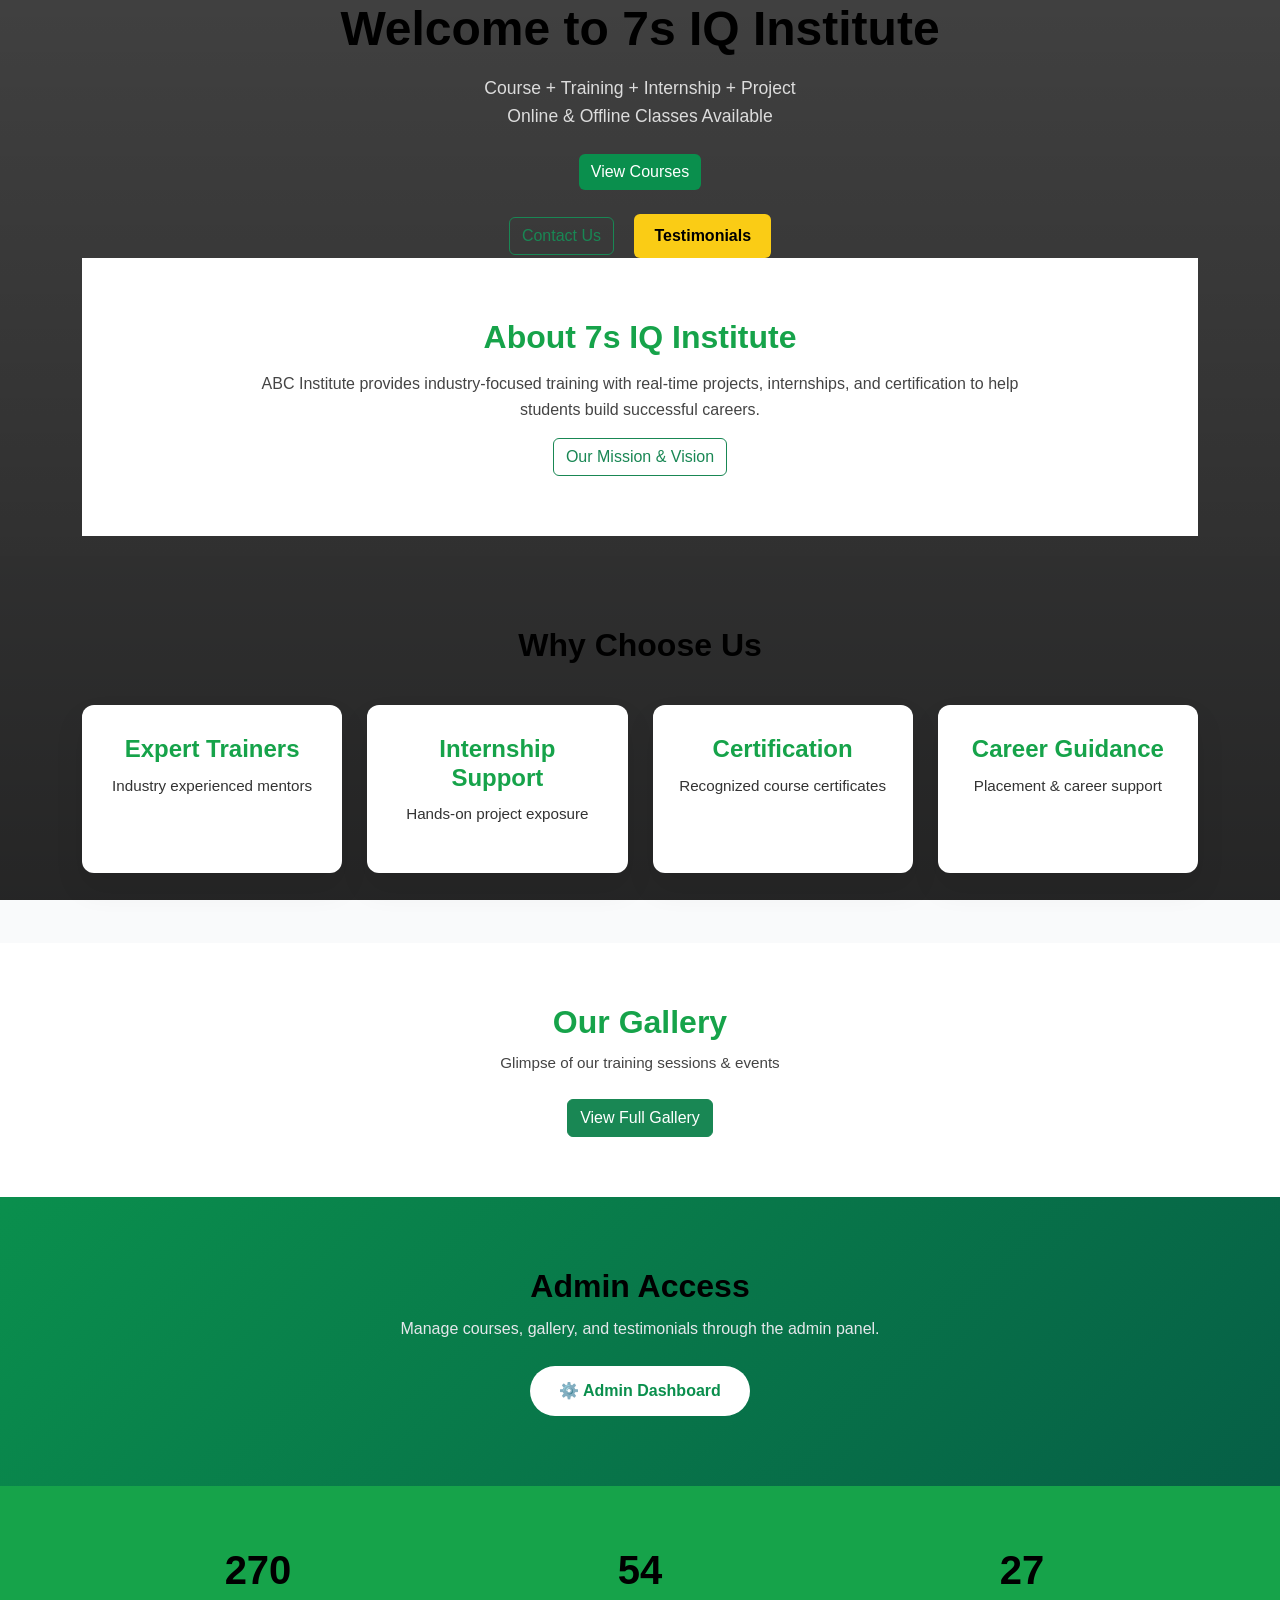
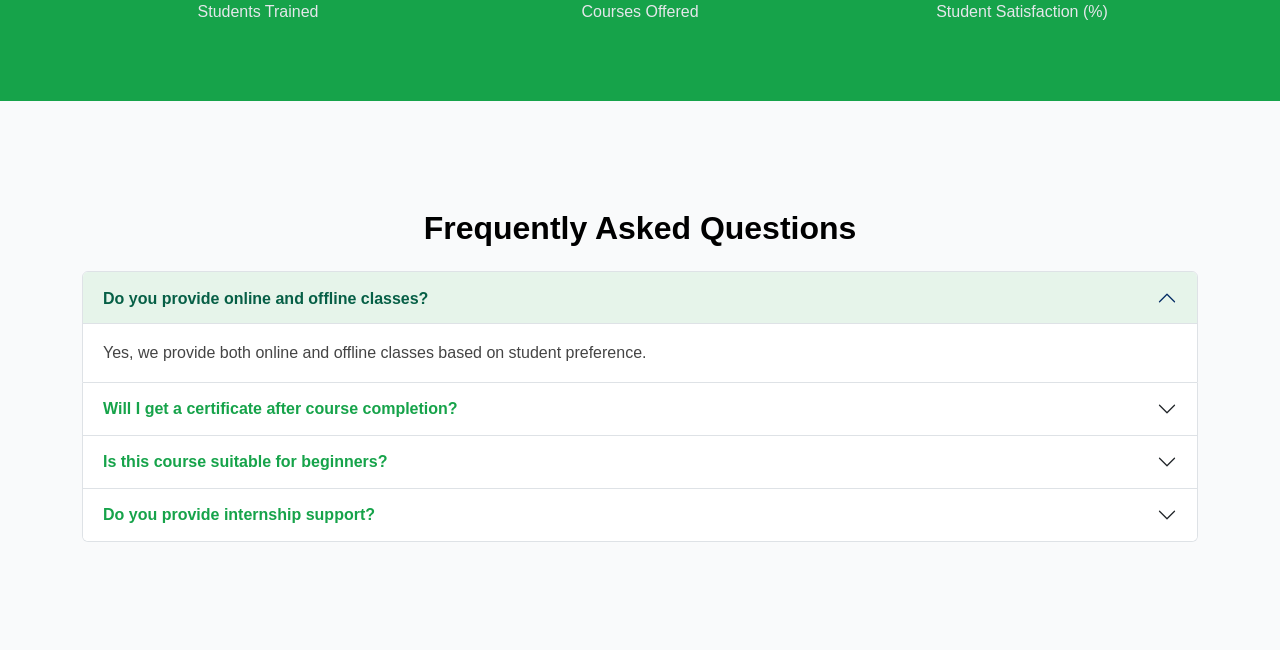
==== index.html @ bb28369f "Added full website files" ====
<!DOCTYPE html>
<html>
<head>
  <title>7s IQ Institute</title>
  <link href="https://cdn.jsdelivr.net/npm/bootstrap@5.3.2/dist/css/bootstrap.min.css" rel="stylesheet">
  <link rel="stylesheet" href="assets/css/style.css">
<script src="https://cdn.jsdelivr.net/npm/bootstrap@5.3.2/dist/js/bootstrap.bundle.min.js"></script>
</head>
<body>
    <div class="hero-section">
  <div class="hero-overlay"></div>

  <div class="hero-content container text-center">
    <h1>Welcome to 7s IQ Institute</h1>

    <p class="mt-3">
      Course + Training + Internship + Project <br>
      Online & Offline Classes Available
    </p>
<div class="mt-4">
  <a href="courses.html" class="btn btn-success">
    View Courses
  </a>
</div>
<div class="home-bottom-buttons mt-4">
  <a href="contact.html" class="btn btn-outline-success me-3">
    Contact Us
  </a>
  <a href="testimonials.html" class="btn btn-testimonial">
  Testimonials
</a> 

<section class="about-home">
  <div class="container text-center">
    <h2>About 7s IQ Institute</h2>
    <p>
      ABC Institute provides industry-focused training with real-time projects,
      internships, and certification to help students build successful careers.
    </p>
    <a href="mission-vision.html" class="btn btn-outline-success mt-3">
  Our Mission & Vision
</a>

  </div>
</section>

</div>
  </div>
</div>
<section class="why-choose-us" id="whyChoose">
  <div class="container">
    <h2 class="text-center">Why Choose Us</h2>

    <div class="choose-grid">
      <div class="choose-card">
        <h4>Expert Trainers</h4>
        <p>Industry experienced mentors</p>
      </div>

      <div class="choose-card">
        <h4>Internship Support</h4>
        <p>Hands-on project exposure</p>
      </div>

      <div class="choose-card">
        <h4>Certification</h4>
        <p>Recognized course certificates</p>
      </div>

      <div class="choose-card">
        <h4>Career Guidance</h4>
        <p>Placement & career support</p>
      </div>
    </div>
  </div>
</section>
<section class="home-gallery">
  <div class="container text-center">
    <h2>Our Gallery</h2>
    <p class="mb-4">Glimpse of our training sessions & events</p>

    <a href="gallery.html" class="btn btn-success">
      View Full Gallery
    </a>
  </div>
</section>
<!-- ADMIN ACCESS SECTION -->
<section class="admin-access">
  <div class="container text-center">
    <h2>Admin Access</h2>
    <p>
      Manage courses, gallery, and testimonials through the admin panel.
    </p>

    <a href="admin/admin.html" class="btn btn-admin">
  ⚙️ Admin Dashboard
</a>

  </div>
</section>

<section class="stats">
  <div class="container stats-grid">

    <div class="stat-box">
      <h3 class="counter" data-target="1000">0</h3>
      <p>Students Trained</p>
    </div>

    <div class="stat-box">
      <h3 class="counter" data-target="200">0</h3>
      <p>Courses Offered</p>
    </div>

    <div class="stat-box">
      <h3 class="counter" data-target="98">0</h3>
      <p>Student Satisfaction (%)</p>
    </div>

  </div>
</section>
<section class="faq-section">
  <div class="container py-5">
    <h2 class="text-center mb-4">Frequently Asked Questions</h2>

    <div class="accordion" id="faqAccordion">

      <!-- FAQ 1 -->
      <div class="accordion-item">
        <h2 class="accordion-header">
          <button class="accordion-button" type="button"
            data-bs-toggle="collapse"
            data-bs-target="#faq1">
            Do you provide online and offline classes?
          </button>
        </h2>
        <div id="faq1" class="accordion-collapse collapse show"
          data-bs-parent="#faqAccordion">
          <div class="accordion-body">
            Yes, we provide both online and offline classes based on student preference.
          </div>
        </div>
      </div>

      <!-- FAQ 2 -->
      <div class="accordion-item">
        <h2 class="accordion-header">
          <button class="accordion-button collapsed" type="button"
            data-bs-toggle="collapse"
            data-bs-target="#faq2">
            Will I get a certificate after course completion?
          </button>
        </h2>
        <div id="faq2" class="accordion-collapse collapse"
          data-bs-parent="#faqAccordion">
          <div class="accordion-body">
            Yes, certificates are provided for course, training, internship, and project.
          </div>
        </div>
      </div>

      <!-- FAQ 3 -->
      <div class="accordion-item">
        <h2 class="accordion-header">
          <button class="accordion-button collapsed" type="button"
            data-bs-toggle="collapse"
            data-bs-target="#faq3">
            Is this course suitable for beginners?
          </button>
        </h2>
        <div id="faq3" class="accordion-collapse collapse"
          data-bs-parent="#faqAccordion">
          <div class="accordion-body">
            Yes, our courses are designed for beginners as well as working professionals.
          </div>
        </div>
      </div>

      <!-- FAQ 4 -->
      <div class="accordion-item">
        <h2 class="accordion-header">
          <button class="accordion-button collapsed" type="button"
            data-bs-toggle="collapse"
            data-bs-target="#faq4">
            Do you provide internship support?
          </button>
        </h2>
        <div id="faq4" class="accordion-collapse collapse"
          data-bs-parent="#faqAccordion">
          <div class="accordion-body">
            Yes, we provide internship support along with real-time project experience.
          </div>
        </div>
      </div>

    </div>
  </div>
</section>

<script src="assets/javascript/main.js"></script>

</body>
</html>
---- assets/css/style.css ----
/* ===============================
   GLOBAL RESET & BASE STYLES
================================ */
html, body {
  height: 100%;
}

* {
  margin: 0;
  padding: 0;
  box-sizing: border-box;
}

body {
  font-family: "Segoe UI", Arial, sans-serif;
  background-color: #ffffff;
  color: #000000;
  line-height: 1.6;
}

/* ===============================
   THEME COLORS
================================ */
:root {
  --green: #0a8f4d;
  --black: #000000;
  --white: #ffffff;
  --light-gray: #f5f5f5;
}

.course-card .btn {
  width: 100%;
  margin-top: 10px;
}

/* PAGE BACKGROUND */
html, body {
  height: 100%;
  margin: 0;
  padding: 0;
}

body {
  background-color: #ffffff;
}

/* FULL PAGE BACKGROUND */
.page-bg {
  min-height: 100vh;
  background-color: #f5f5f5;
  display: flex;
}

/* CONTENT CONTAINER */
.page-bg > .container {
  width: 100%;
}


/* COURSE DETAILS CARD */
.details-card {
  background-color: #ffffff;
  padding: 30px;
  border-radius: 10px;
  max-width: 800px;
  margin: auto;
  box-shadow: 0 10px 25px rgba(0, 0, 0, 0.08);
  animation: fadeUp 0.6s ease;
}

.details-card h2 {
  color: var(--green);
  margin-bottom: 10px;
}

.details-card p {
  margin-bottom: 8px;
}

/* ===============================
   NAVBAR
================================ */
.navbar {
  background-color: var(--green);
}

.navbar-brand {
  color: var(--white) !important;
  font-weight: 600;
  font-size: 1.3rem;
}

.navbar-nav .nav-link {
  color: var(--white) !important;
  margin-left: 15px;
  font-weight: 500;
  transition: opacity 0.3s ease;
}

.navbar-nav .nav-link:hover {
  opacity: 0.8;
}

/* ===============================
   HEADINGS & TEXT
================================ */
h1, h2, h3, h4, h5 {
  color: var(--black);
  font-weight: 600;
  margin-bottom: 15px;
}

p {
  color: #333333;
  font-size: 0.95rem;
}

/* ===============================
   BUTTONS
================================ */

/* TESTIMONIAL BUTTON STYLE */
.btn-testimonial {
  background-color: #facc15;   /* yellow / gold */
  color: #000;
  border: none;
  padding: 10px 20px;
  font-weight: 600;
  border-radius: 6px;
  transition: all 0.3s ease;
}

.btn-testimonial:hover {
  background-color: #eab308;
  transform: translateY(-2px);
}


/* ===============================
   SECTIONS
================================ */
section {
  padding: 60px 0;
}

.container {
  max-width: 1140px;
}

/* ===============================
   COURSE CARDS
================================ */
.course-card {
  background-color: var(--white);
  border: 1px solid #e0e0e0;
  border-radius: 8px;
  padding: 20px;
  height: 100%;
  transition: transform 0.3s ease, box-shadow 0.3s ease;
  animation: fadeUp 0.6s ease forwards;
}

.course-card h5 {
  color: var(--green);
  font-size: 1.05rem;
  margin-bottom: 10px;
}

.course-card:hover {
  transform: translateY(-6px);
  box-shadow: 0 10px 25px rgba(0, 0, 0, 0.08);
}

/* ===============================
   COURSE DETAILS PAGE
================================ */
#course-details {
  background-color: var(--white);
  padding: 30px;
  border-radius: 8px;
  animation: fadeIn 0.6s ease;
}

#course-details ul {
  padding-left: 20px;
  margin-bottom: 20px;
}

#course-details ul li {
  margin-bottom: 6px;
  color: #333333;
}

/* ===============================
   CONTACT FORM
================================ */
form input,
form select {
  border-radius: 5px;
  border: 1px solid #ccc;
  font-size: 0.95rem;
}

form input:focus,
form select:focus {
  border-color: var(--green);
  box-shadow: none;
}

/* ===============================
   TESTIMONIALS
================================ */
.testimonial-card {
  background-color: var(--light-gray);
  padding: 20px;
  border-radius: 6px;
  margin-bottom: 15px;
  animation: fadeUp 0.6s ease forwards;
}

.testimonial-card p {
  font-style: italic;
}

/* ===============================
   FOOTER
================================ */
footer {
  background-color: var(--black);
  color: var(--white);
  text-align: center;
  padding: 15px;
  font-size: 0.9rem;
  margin-top: 40px;
}

/* ===============================
   ANIMATIONS
================================ */
@keyframes fadeIn {
  from {
    opacity: 0;
  }
  to {
    opacity: 1;
  }
}

@keyframes fadeUp {
  from {
    opacity: 0;
    transform: translateY(20px);
  }
  to {
    opacity: 1;
    transform: translateY(0);
  }
}

/* ===============================
   RESPONSIVE
================================ */
@media (max-width: 768px) {
  .navbar-nav {
    text-align: center;
  }

  .navbar-nav .nav-link {
    margin-left: 0;
    margin-bottom: 10px;
  }
}
/* HOME PAGE LAYOUT */
.home-layout {
  display: flex;
  align-items: center;
}

.hero-content {
  margin-top: auto;
}

.home-bottom-buttons {
  margin-top: auto;
  padding-bottom: 20px;
}
/* ===== HERO SECTION (7SIQ STYLE) ===== */

.hero {
  min-height: 100vh;
  background:
    linear-gradient(rgba(0,0,0,0.75), rgba(0,0,0,0.85)),
    url("../images/hero-bg.jpg") center/cover no-repeat;

  display: flex;
  align-items: flex-start;     /* 👈 move content to top */
  justify-content: center;

  padding-top: 120px;          /* 👈 space from top */
  text-align: center;
  color: #ffffff;
}


/* Dark overlay */
.hero-overlay {
  position: absolute;
  inset: 0;
  background: linear-gradient(
    rgba(0, 0, 0, 0.75),
    rgba(0, 0, 0, 0.85)
  );
}

/* Content above overlay */
.hero-content {
  position: relative;
  z-index: 2;
  color: #ffffff;
}

.hero-content h1 {
  font-size: 3rem;
  font-weight: 700;
}

.hero-content p {
  font-size: 1.1rem;
  color: #dcdcdc;
}

/* Button tweaks */
.hero-content .btn-success {
  background-color: #0a8f4d;
  border: none;
}

.hero-content .btn-outline-light:hover {
  background-color: #0a8f4d;
  border-color: #0a8f4d;
}
.btn-testimonial {
  background-color: #facc15;   /* yellow/gold */
  color: #000;
  border: none;
  padding: 10px 20px;
  font-weight: 600;
  border-radius: 6px;
  transition: all 0.3s ease;
}

.btn-testimonial:hover {
  background-color: #eab308;
  transform: translateY(-2px);
}
.about-home {
  padding: 60px 20px;
  background-color: #ffffff;
}

.about-home h2 {
  color: #16a34a;
  margin-bottom: 15px;
}

.about-home p {
  max-width: 800px;
  margin: auto;
  color: #444;
  font-size: 16px;
}

.stats {
  background-color: #16a34a;
  color: #fff;
  padding: 50px 20px;
}

.stats-grid {
  display: grid;
  grid-template-columns: repeat(auto-fit, minmax(150px, 1fr));
  text-align: center;
  gap: 20px;
}

.stats h3 {
  font-size: 32px;
  margin-bottom: 5px;
}
/* WHY CHOOSE US – ADVANCED ANIMATION */
.why-choose-us {
  padding: 70px 20px;
  background-color: #f9fafb;
  overflow: hidden;
}

.why-choose-us h2 {
  margin-bottom: 40px;
  font-weight: 700;
}

.choose-grid {
  display: grid;
  grid-template-columns: repeat(auto-fit, minmax(220px, 1fr));
  gap: 25px;
}

.choose-card {
  background: #ffffff;
  padding: 30px 25px;
  border-radius: 12px;
  text-align: center;
  box-shadow: 0 15px 30px rgba(0,0,0,0.08);

  opacity: 0;
  transform: translateY(40px) scale(0.95);
  transition: all 0.6s ease;
}

.choose-card.show {
  opacity: 1;
  transform: translateY(0) scale(1);
}

.choose-card h4 {
  color: #16a34a;
  margin-bottom: 10px;
}

.choose-card:hover {
  transform: translateY(-10px) scale(1.02);
}
/* COURSES PAGE CARD */
.course-card {
  background: #ffffff;
  border-radius: 12px;
  overflow: hidden;
  box-shadow: 0 12px 25px rgba(0,0,0,0.08);
  transition: transform 0.3s ease;
}

.course-card:hover {
  transform: translateY(-8px);
}

.course-img {
  width: 100%;
  height: 180px;
  object-fit: cover;
}

.course-body {
  padding: 20px;
}

.course-body h5 {
  color: #16a34a;
  margin-bottom: 8px;
}

.course-desc {
  font-size: 14px;
  color: #555;
}

.course-meta {
  display: flex;
  flex-wrap: wrap;
  gap: 8px;
  margin-top: 10px;
}
/* GALLERY PAGE */
.gallery-card {
  position: relative;
  overflow: hidden;
  border-radius: 12px;
  cursor: pointer;
  box-shadow: 0 10px 25px rgba(0,0,0,0.1);
}

.gallery-card img {
  width: 100%;
  height: 230px;
  object-fit: cover;
  transition: transform 0.4s ease;
}

.gallery-card:hover img {
  transform: scale(1.1);
}

/* Overlay */
.gallery-overlay {
  position: absolute;
  inset: 0;
  background: rgba(0,0,0,0.65);
  display: flex;
  align-items: center;
  justify-content: center;
  opacity: 0;
  transition: opacity 0.3s ease;
}

.gallery-card:hover .gallery-overlay {
  opacity: 1;
}

.gallery-overlay p {
  color: #ffffff;
  font-size: 18px;
  font-weight: 600;
  text-align: center;
}
.home-gallery {
  padding: 60px 20px;
  background-color: #ffffff;
}

.home-gallery h2 {
  color: #16a34a;
  margin-bottom: 10px;
}

.home-gallery p {
  color: #444;
}
/* MISSION & VISION PAGE */
.mv-card {
  background-color: #ffffff;
  padding: 35px;
  border-radius: 12px;
  height: 100%;
  box-shadow: 0 12px 25px rgba(0,0,0,0.08);
  animation: fadeUp 0.8s ease forwards;
}

.mv-card h3 {
  color: #16a34a;
  margin-bottom: 15px;
  font-weight: 700;
}

.mv-card p {
  color: #444;
  line-height: 1.7;
  font-size: 15px;
}
/* ADMIN ACCESS SECTION */
.admin-access {
  padding: 70px 20px;
  background: linear-gradient(
    135deg,
    #0a8f4d,
    #065f46
  );
  color: #ffffff;
}

.admin-access h2 {
  font-weight: 700;
  margin-bottom: 10px;
}

.admin-access p {
  color: #e5e7eb;
  max-width: 600px;
  margin: 0 auto 25px;
  font-size: 16px;
}

/* ADMIN BUTTON */
.btn-admin {
  background-color: #ffffff;
  color: #0a8f4d;
  font-weight: 600;
  padding: 12px 28px;
  border-radius: 30px;
  text-decoration: none;
  transition: all 0.3s ease;
  display: inline-block;
}

.btn-admin:hover {
  background-color: #000000;
  color: #ffffff;
  transform: translateY(-4px);
}
.admin-access {
  animation: fadeUp 0.8s ease forwards;
}
/* COURSE DETAILS ACTION BUTTONS */
.course-action-buttons {
  display: flex;
  justify-content: space-between;
  align-items: center;
  margin-top: 30px;
  gap: 15px;
}

@media (max-width: 576px) {
  .course-action-buttons {
    flex-direction: column;
  }

  .course-action-buttons a {
    width: 100%;
    text-align: center;
  }
}
/* TESTIMONIALS */
.testimonial-card {
  background: #ffffff;
  padding: 30px 20px;
  border-radius: 15px;
  text-align: center;
  height: 100%;
  box-shadow: 0 15px 30px rgba(0,0,0,0.08);
  transition: transform 0.3s ease;
}

.testimonial-card:hover {
  transform: translateY(-10px);
}

/* Avatar circle */
.avatar {
  width: 60px;
  height: 60px;
  background: #16a34a;
  color: #ffffff;
  font-size: 24px;
  font-weight: 700;
  border-radius: 50%;
  display: flex;
  align-items: center;
  justify-content: center;
  margin: 0 auto 15px;
}

/* Feedback text */
.feedback {
  font-style: italic;
  color: #444;
  font-size: 15px;
  margin-bottom: 15px;
}

/* Stars */
.stars {
  color: #facc15;
  font-size: 18px;
  margin-bottom: 10px;
}

/* Name & role */
.name {
  margin-bottom: 0;
  font-weight: 600;
}

.role {
  color: #777;
}
.testimonial-card {
  opacity: 0;
  transform: translateY(30px);
  transition: all 0.6s ease;
}

.testimonial-card.show {
  opacity: 1;
  transform: translateY(0);
}
.testimonial-wrapper {
  display: flex;
  gap: 20px;
  overflow: hidden;
}
.trust-badges p {
  font-weight: 500;
  color: #16a34a;
}
/* STATS COUNTER SECTION */
.stats {
  background-color: #16a34a;
  padding: 60px 20px;
  color: #ffffff;
}

.stats-grid {
  display: grid;
  grid-template-columns: repeat(auto-fit, minmax(180px, 1fr));
  gap: 30px;
  text-align: center;
}

.stat-box h3 {
  font-size: 40px;
  font-weight: 700;
}

.stat-box p {
  margin-top: 5px;
  font-size: 16px;
  color: #e5e7eb;
}
/* FAQ SECTION */
.faq-section {
  background-color: #f9fafb;
}

.accordion-button {
  font-weight: 600;
  color: #16a34a;
}

.accordion-button:not(.collapsed) {
  background-color: #e6f4ea;
  color: #065f46;
}

.accordion-body {
  color: #444;
  line-height: 1.6;
}
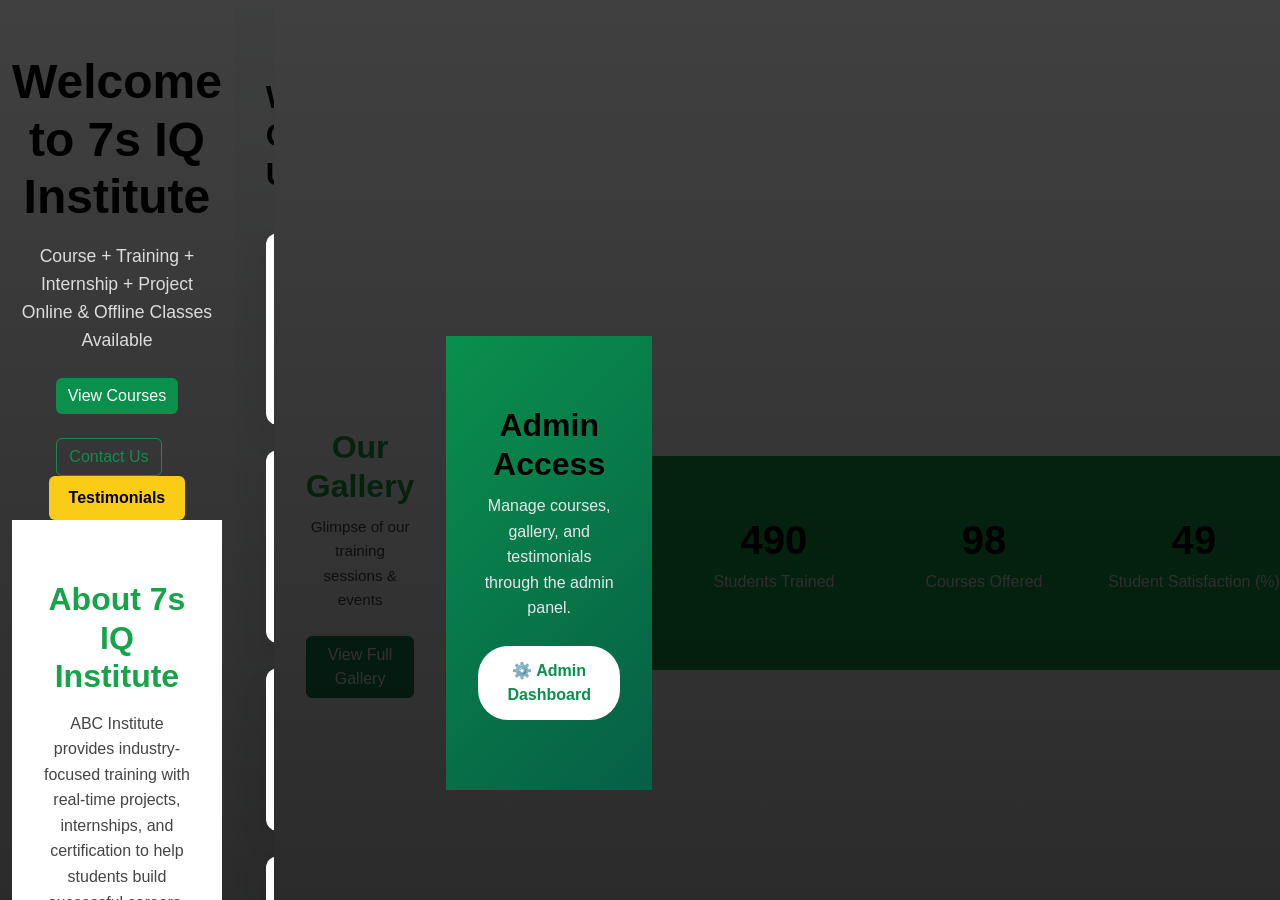
==== commit 7040e6f7: "Mobile Reaponsiveness" ====
--- a/index.html
+++ b/index.html
@@ -4,6 +4,9 @@
   <title>7s IQ Institute</title>
   <link href="https://cdn.jsdelivr.net/npm/bootstrap@5.3.2/dist/css/bootstrap.min.css" rel="stylesheet">
   <link rel="stylesheet" href="assets/css/style.css">
+  <meta name="viewport" content="width=device-width, initial-scale=1.0">
+<nav class="navbar navbar-expand-lg navbar-light bg-white fixed-top">
+
 <script src="https://cdn.jsdelivr.net/npm/bootstrap@5.3.2/dist/js/bootstrap.bundle.min.js"></script>
 </head>
 <body>
--- a/assets/css/style.css
+++ b/assets/css/style.css
@@ -723,3 +723,61 @@
   color: #444;
   line-height: 1.6;
 }
+* {
+  box-sizing: border-box;
+}
+
+body {
+  overflow-x: hidden;
+}
+/* =============================
+   MOBILE RESPONSIVE FIXES
+============================= */
+@media (max-width: 768px) {
+
+  /* HERO SECTION */
+  .hero h1 {
+    font-size: 26px;
+  }
+
+  .hero p {
+    font-size: 15px;
+  }
+
+  /* BUTTONS */
+  .btn {
+    width: 100%;
+    margin-bottom: 10px;
+  }
+
+  /* COURSE CARDS */
+  .course-card {
+    margin-bottom: 20px;
+  }
+
+  /* STATS */
+  .stats-grid {
+    grid-template-columns: 1fr;
+    gap: 20px;
+  }
+
+  /* TESTIMONIALS */
+  .testimonial-card {
+    padding: 20px;
+  }
+
+  /* ADMIN BUTTON GROUP */
+  .course-action-buttons {
+    flex-direction: column;
+  }
+
+  /* GALLERY IMAGES */
+  .gallery-grid {
+    grid-template-columns: 1fr;
+  }
+
+}
+img {
+  max-width: 100%;
+  height: auto;
+}
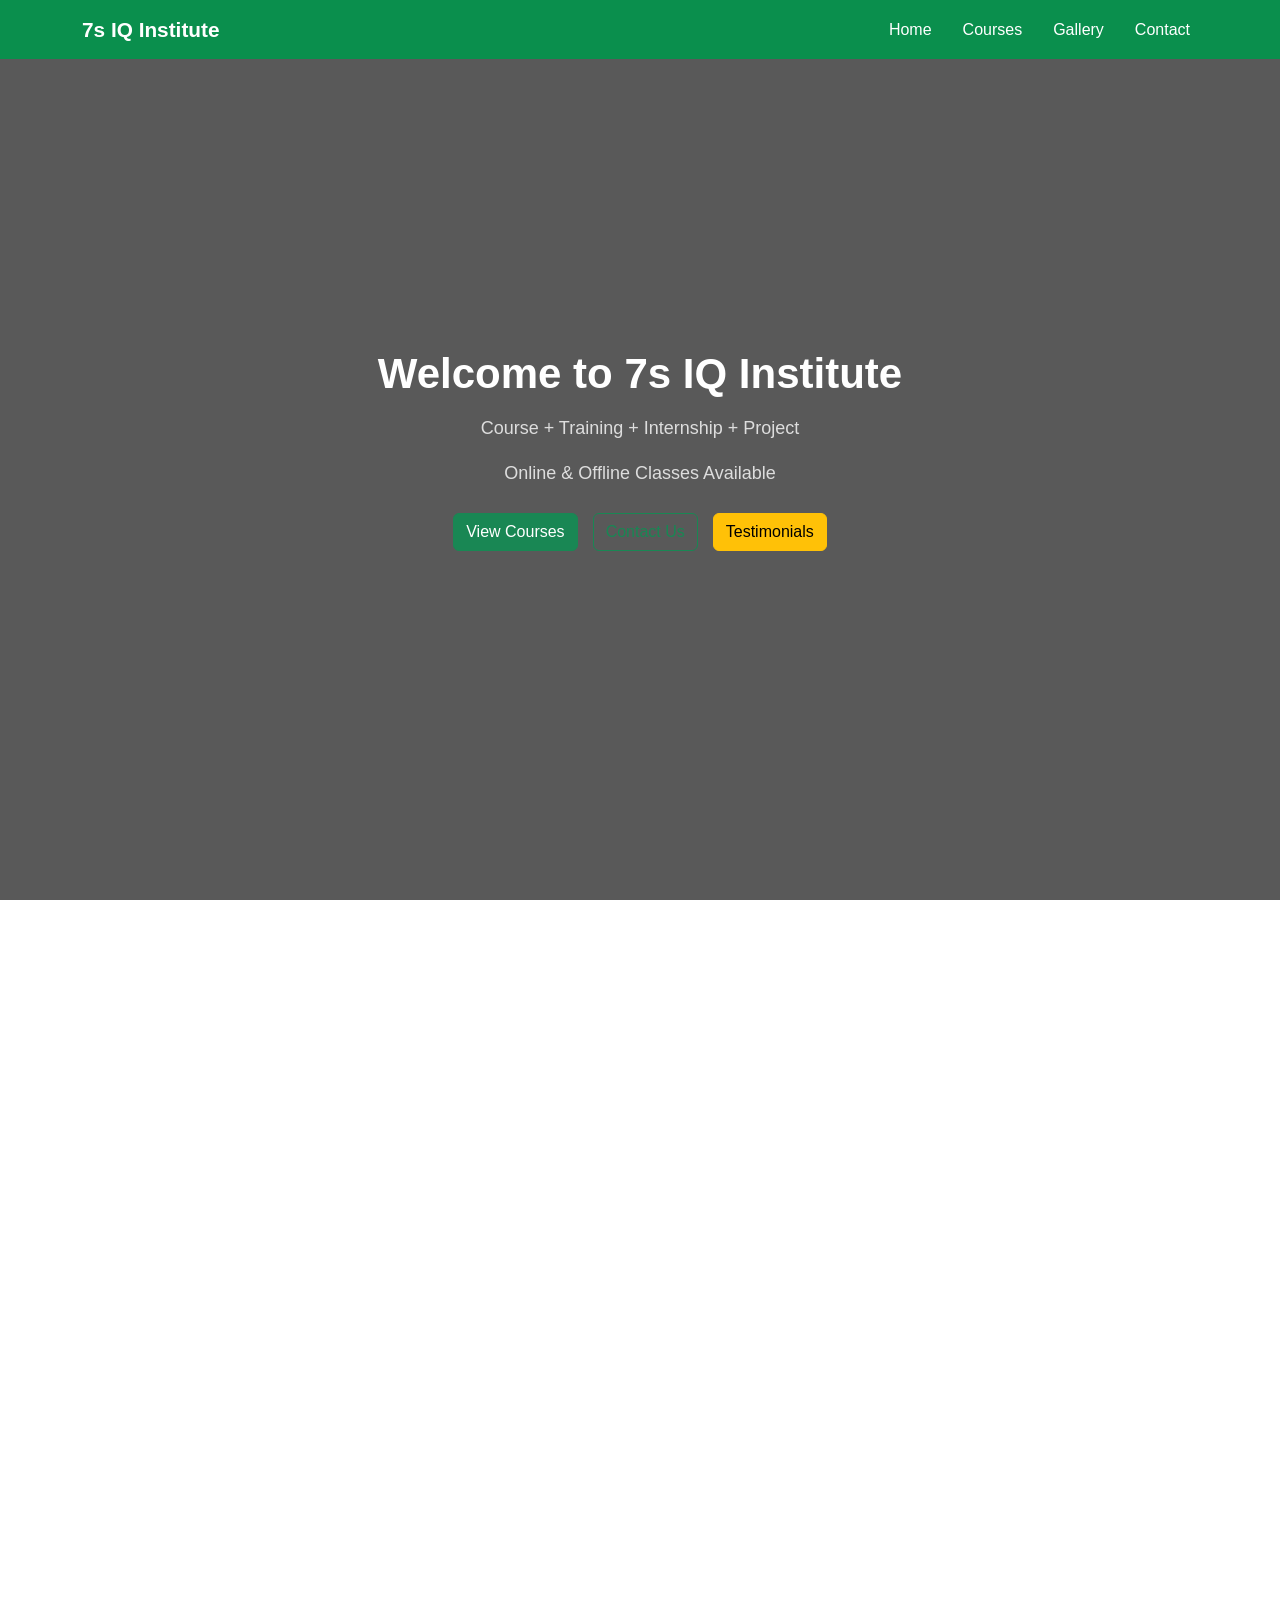
==== commit 168c094a: "Fix UI layout and responsiveness issues" ====
--- a/index.html
+++ b/index.html
@@ -1,156 +1,177 @@
 <!DOCTYPE html>
-<html>
+<html lang="en">
 <head>
+  <meta charset="UTF-8">
   <title>7s IQ Institute</title>
+
+  <meta name="viewport" content="width=device-width, initial-scale=1.0">
+
+  <!-- Bootstrap CSS -->
   <link href="https://cdn.jsdelivr.net/npm/bootstrap@5.3.2/dist/css/bootstrap.min.css" rel="stylesheet">
+
+  <!-- Custom CSS -->
   <link rel="stylesheet" href="assets/css/style.css">
-  <meta name="viewport" content="width=device-width, initial-scale=1.0">
-<nav class="navbar navbar-expand-lg navbar-light bg-white fixed-top">
-
-<script src="https://cdn.jsdelivr.net/npm/bootstrap@5.3.2/dist/js/bootstrap.bundle.min.js"></script>
 </head>
+
 <body>
-    <div class="hero-section">
-  <div class="hero-overlay"></div>
-
-  <div class="hero-content container text-center">
-    <h1>Welcome to 7s IQ Institute</h1>
-
-    <p class="mt-3">
-      Course + Training + Internship + Project <br>
-      Online & Offline Classes Available
-    </p>
-<div class="mt-4">
-  <a href="courses.html" class="btn btn-success">
-    View Courses
-  </a>
-</div>
-<div class="home-bottom-buttons mt-4">
-  <a href="contact.html" class="btn btn-outline-success me-3">
-    Contact Us
-  </a>
-  <a href="testimonials.html" class="btn btn-testimonial">
-  Testimonials
-</a> 
-
+
+<!-- ================= NAVBAR ================= -->
+<nav class="navbar navbar-expand-lg navbar-dark fixed-top">
+  <div class="container">
+    <a class="navbar-brand" href="index.html">7s IQ Institute</a>
+
+    <button class="navbar-toggler" type="button" data-bs-toggle="collapse"
+      data-bs-target="#mainNavbar">
+      <span class="navbar-toggler-icon"></span>
+    </button>
+
+    <div class="collapse navbar-collapse" id="mainNavbar">
+      <ul class="navbar-nav ms-auto">
+        <li class="nav-item"><a class="nav-link active" href="index.html">Home</a></li>
+        <li class="nav-item"><a class="nav-link" href="courses.html">Courses</a></li>
+        <li class="nav-item"><a class="nav-link" href="gallery.html">Gallery</a></li>
+        <li class="nav-item"><a class="nav-link" href="contact.html">Contact</a></li>
+      </ul>
+    </div>
+  </div>
+</nav>
+
+<!-- ================= HERO SECTION ================= -->
+<section class="hero-section">
+  <div class="container">
+    <div class="row justify-content-center text-center">
+      <div class="col-lg-8">
+
+        <h1>Welcome to 7s IQ Institute</h1>
+        <p>Course + Training + Internship + Project</p>
+        <p>Online & Offline Classes Available</p>
+
+        <div class="hero-buttons">
+          <a href="courses.html" class="btn btn-success">View Courses</a>
+          <a href="contact.html" class="btn btn-outline-success">Contact Us</a>
+          <a href="testimonials.html" class="btn btn-warning">Testimonials</a>
+        </div>
+
+      </div>
+    </div>
+  </div>
+</section>
+
+<!-- ================= ABOUT ================= -->
 <section class="about-home">
   <div class="container text-center">
     <h2>About 7s IQ Institute</h2>
+
     <p>
-      ABC Institute provides industry-focused training with real-time projects,
+      7s IQ Institute provides industry-focused training with real-time projects,
       internships, and certification to help students build successful careers.
     </p>
+
     <a href="mission-vision.html" class="btn btn-outline-success mt-3">
-  Our Mission & Vision
-</a>
-
-  </div>
-</section>
-
-</div>
-  </div>
-</div>
-<section class="why-choose-us" id="whyChoose">
-  <div class="container">
-    <h2 class="text-center">Why Choose Us</h2>
-
-    <div class="choose-grid">
-      <div class="choose-card">
-        <h4>Expert Trainers</h4>
-        <p>Industry experienced mentors</p>
-      </div>
-
-      <div class="choose-card">
-        <h4>Internship Support</h4>
-        <p>Hands-on project exposure</p>
-      </div>
-
-      <div class="choose-card">
-        <h4>Certification</h4>
-        <p>Recognized course certificates</p>
-      </div>
-
-      <div class="choose-card">
-        <h4>Career Guidance</h4>
-        <p>Placement & career support</p>
-      </div>
-    </div>
-  </div>
-</section>
+      Our Mission & Vision
+    </a>
+  </div>
+</section>
+
+<!-- ================= WHY CHOOSE US ================= -->
+<section class="why-choose-us">
+  <div class="container">
+    <h2 class="text-center mb-5">Why Choose Us</h2>
+
+    <div class="row g-4 text-center">
+      <div class="col-lg-3 col-md-6">
+        <div class="choose-card">Expert Trainers</div>
+      </div>
+      <div class="col-lg-3 col-md-6">
+        <div class="choose-card">Internship Support</div>
+      </div>
+      <div class="col-lg-3 col-md-6">
+        <div class="choose-card">Real-Time Projects</div>
+      </div>
+      <div class="col-lg-3 col-md-6">
+        <div class="choose-card">Certification</div>
+      </div>
+    </div>
+  </div>
+</section>
+
+<!-- ================= GALLERY ================= -->
 <section class="home-gallery">
   <div class="container text-center">
     <h2>Our Gallery</h2>
-    <p class="mb-4">Glimpse of our training sessions & events</p>
-
-    <a href="gallery.html" class="btn btn-success">
+    <p>Glimpse of our training sessions & events</p>
+
+    <a href="gallery.html" class="btn btn-success mt-3">
       View Full Gallery
     </a>
   </div>
 </section>
-<!-- ADMIN ACCESS SECTION -->
+
+<!-- ================= ADMIN ACCESS ================= -->
 <section class="admin-access">
   <div class="container text-center">
     <h2>Admin Access</h2>
+
     <p>
       Manage courses, gallery, and testimonials through the admin panel.
     </p>
 
-    <a href="admin/admin.html" class="btn btn-admin">
-  ⚙️ Admin Dashboard
-</a>
-
-  </div>
-</section>
-
-<section class="stats">
-  <div class="container stats-grid">
-
-    <div class="stat-box">
-      <h3 class="counter" data-target="1000">0</h3>
-      <p>Students Trained</p>
-    </div>
-
-    <div class="stat-box">
-      <h3 class="counter" data-target="200">0</h3>
-      <p>Courses Offered</p>
-    </div>
-
-    <div class="stat-box">
-      <h3 class="counter" data-target="98">0</h3>
-      <p>Student Satisfaction (%)</p>
-    </div>
-
-  </div>
-</section>
+    <a href="admin/admin.html" class="btn-admin">
+      ⚙️ Admin Dashboard
+    </a>
+  </div>
+</section>
+
+<!-- ================= STATS ================= -->
+<section class="stats-section">
+  <div class="container">
+    <div class="row text-center g-4">
+
+      <div class="col-md-4">
+        <h2 class="counter" data-target="1500">0</h2>
+        <p>Students Trained</p>
+      </div>
+
+      <div class="col-md-4">
+        <h2 class="counter" data-target="110">0</h2>
+        <p>Courses Offered</p>
+      </div>
+
+      <div class="col-md-4">
+        <h2 class="counter" data-target="98">0</h2>
+        <p>Satisfaction %</p>
+      </div>
+
+    </div>
+  </div>
+</section>
+
+<!-- ================= FAQ ================= -->
 <section class="faq-section">
   <div class="container py-5">
     <h2 class="text-center mb-4">Frequently Asked Questions</h2>
 
     <div class="accordion" id="faqAccordion">
 
-      <!-- FAQ 1 -->
       <div class="accordion-item">
         <h2 class="accordion-header">
           <button class="accordion-button" type="button"
-            data-bs-toggle="collapse"
-            data-bs-target="#faq1">
+            data-bs-toggle="collapse" data-bs-target="#faq1">
             Do you provide online and offline classes?
           </button>
         </h2>
         <div id="faq1" class="accordion-collapse collapse show"
           data-bs-parent="#faqAccordion">
           <div class="accordion-body">
-            Yes, we provide both online and offline classes based on student preference.
+            Yes, we provide both online and offline classes.
           </div>
         </div>
       </div>
 
-      <!-- FAQ 2 -->
       <div class="accordion-item">
         <h2 class="accordion-header">
           <button class="accordion-button collapsed" type="button"
-            data-bs-toggle="collapse"
-            data-bs-target="#faq2">
+            data-bs-toggle="collapse" data-bs-target="#faq2">
             Will I get a certificate after course completion?
           </button>
         </h2>
@@ -162,44 +183,34 @@
         </div>
       </div>
 
-      <!-- FAQ 3 -->
       <div class="accordion-item">
         <h2 class="accordion-header">
           <button class="accordion-button collapsed" type="button"
-            data-bs-toggle="collapse"
-            data-bs-target="#faq3">
+            data-bs-toggle="collapse" data-bs-target="#faq3">
             Is this course suitable for beginners?
           </button>
         </h2>
         <div id="faq3" class="accordion-collapse collapse"
           data-bs-parent="#faqAccordion">
           <div class="accordion-body">
-            Yes, our courses are designed for beginners as well as working professionals.
+            Yes, our courses are designed for beginners and professionals.
           </div>
         </div>
       </div>
 
-      <!-- FAQ 4 -->
-      <div class="accordion-item">
-        <h2 class="accordion-header">
-          <button class="accordion-button collapsed" type="button"
-            data-bs-toggle="collapse"
-            data-bs-target="#faq4">
-            Do you provide internship support?
-          </button>
-        </h2>
-        <div id="faq4" class="accordion-collapse collapse"
-          data-bs-parent="#faqAccordion">
-          <div class="accordion-body">
-            Yes, we provide internship support along with real-time project experience.
-          </div>
-        </div>
-      </div>
-
-    </div>
-  </div>
-</section>
-
+    </div>
+  </div>
+</section>
+
+<!-- ================= FOOTER ================= -->
+<footer>
+  © 2026 7s IQ Institute. All Rights Reserved.
+</footer>
+
+<!-- Bootstrap JS -->
+<script src="https://cdn.jsdelivr.net/npm/bootstrap@5.3.2/dist/js/bootstrap.bundle.min.js"></script>
+
+<!-- Main JS -->
 <script src="assets/javascript/main.js"></script>
 
 </body>
--- a/assets/css/style.css
+++ b/assets/css/style.css
@@ -1,3 +1,23 @@
+/* ===== GLOBAL RESPONSIVE SAFETY ===== */
+*,
+*::before,
+*::after {
+  box-sizing: border-box;
+}
+
+html, body {
+  width: 100%;
+  overflow-x: hidden;
+  margin: 0;
+  padding: 0;
+}
+
+img {
+  max-width: 100%;
+  height: auto;
+  display: block;
+}
+
 /* ===============================
    GLOBAL RESET & BASE STYLES
 ================================ */
@@ -284,61 +304,44 @@
   margin-top: auto;
   padding-bottom: 20px;
 }
-/* ===== HERO SECTION (7SIQ STYLE) ===== */
-
-.hero {
+/* =============================
+   HERO SECTION (FIXED)
+============================= */
+.hero-section {
   min-height: 100vh;
-  background:
-    linear-gradient(rgba(0,0,0,0.75), rgba(0,0,0,0.85)),
+  width: 100%;
+  background: linear-gradient(
+      rgba(0,0,0,0.65),
+      rgba(0,0,0,0.65)
+    ),
     url("../images/hero-bg.jpg") center/cover no-repeat;
 
   display: flex;
-  align-items: flex-start;     /* 👈 move content to top */
+  align-items: center;
   justify-content: center;
-
-  padding-top: 120px;          /* 👈 space from top */
-  text-align: center;
-  color: #ffffff;
-}
-
-
-/* Dark overlay */
-.hero-overlay {
-  position: absolute;
-  inset: 0;
-  background: linear-gradient(
-    rgba(0, 0, 0, 0.75),
-    rgba(0, 0, 0, 0.85)
-  );
-}
-
-/* Content above overlay */
-.hero-content {
-  position: relative;
-  z-index: 2;
-  color: #ffffff;
-}
-
-.hero-content h1 {
-  font-size: 3rem;
+  padding: 60px 15px;
+}
+
+.hero-section h1 {
+  color: #fff;
+  font-size: 42px;
   font-weight: 700;
 }
 
-.hero-content p {
-  font-size: 1.1rem;
-  color: #dcdcdc;
-}
-
-/* Button tweaks */
-.hero-content .btn-success {
-  background-color: #0a8f4d;
-  border: none;
-}
-
-.hero-content .btn-outline-light:hover {
-  background-color: #0a8f4d;
-  border-color: #0a8f4d;
-}
+.hero-section p {
+  color: #ddd;
+  font-size: 18px;
+}
+
+.hero-buttons {
+  margin-top: 25px;
+  display: flex;
+  flex-wrap: wrap;
+  gap: 15px;
+  justify-content: center;
+}
+
+
 .btn-testimonial {
   background-color: #facc15;   /* yellow/gold */
   color: #000;
@@ -781,3 +784,33 @@
   max-width: 100%;
   height: auto;
 }
+.hero-section h1,
+.hero-section p,
+.hero-buttons {
+  animation: heroFade 1s ease forwards;
+  opacity: 0;
+}
+
+.hero-section h1 { animation-delay: 0.2s; }
+.hero-section p:nth-of-type(1) { animation-delay: 0.4s; }
+.hero-section p:nth-of-type(2) { animation-delay: 0.6s; }
+.hero-buttons { animation-delay: 0.8s; }
+
+@keyframes heroFade {
+  from {
+    opacity: 0;
+    transform: translateY(20px);
+  }
+  to {
+    opacity: 1;
+    transform: translateY(0);
+  }
+}
+.hero-buttons .btn {
+  transition: all 0.3s ease;
+}
+
+.hero-buttons .btn:hover {
+  transform: translateY(-4px);
+  box-shadow: 0 10px 25px rgba(0,0,0,0.15);
+}
